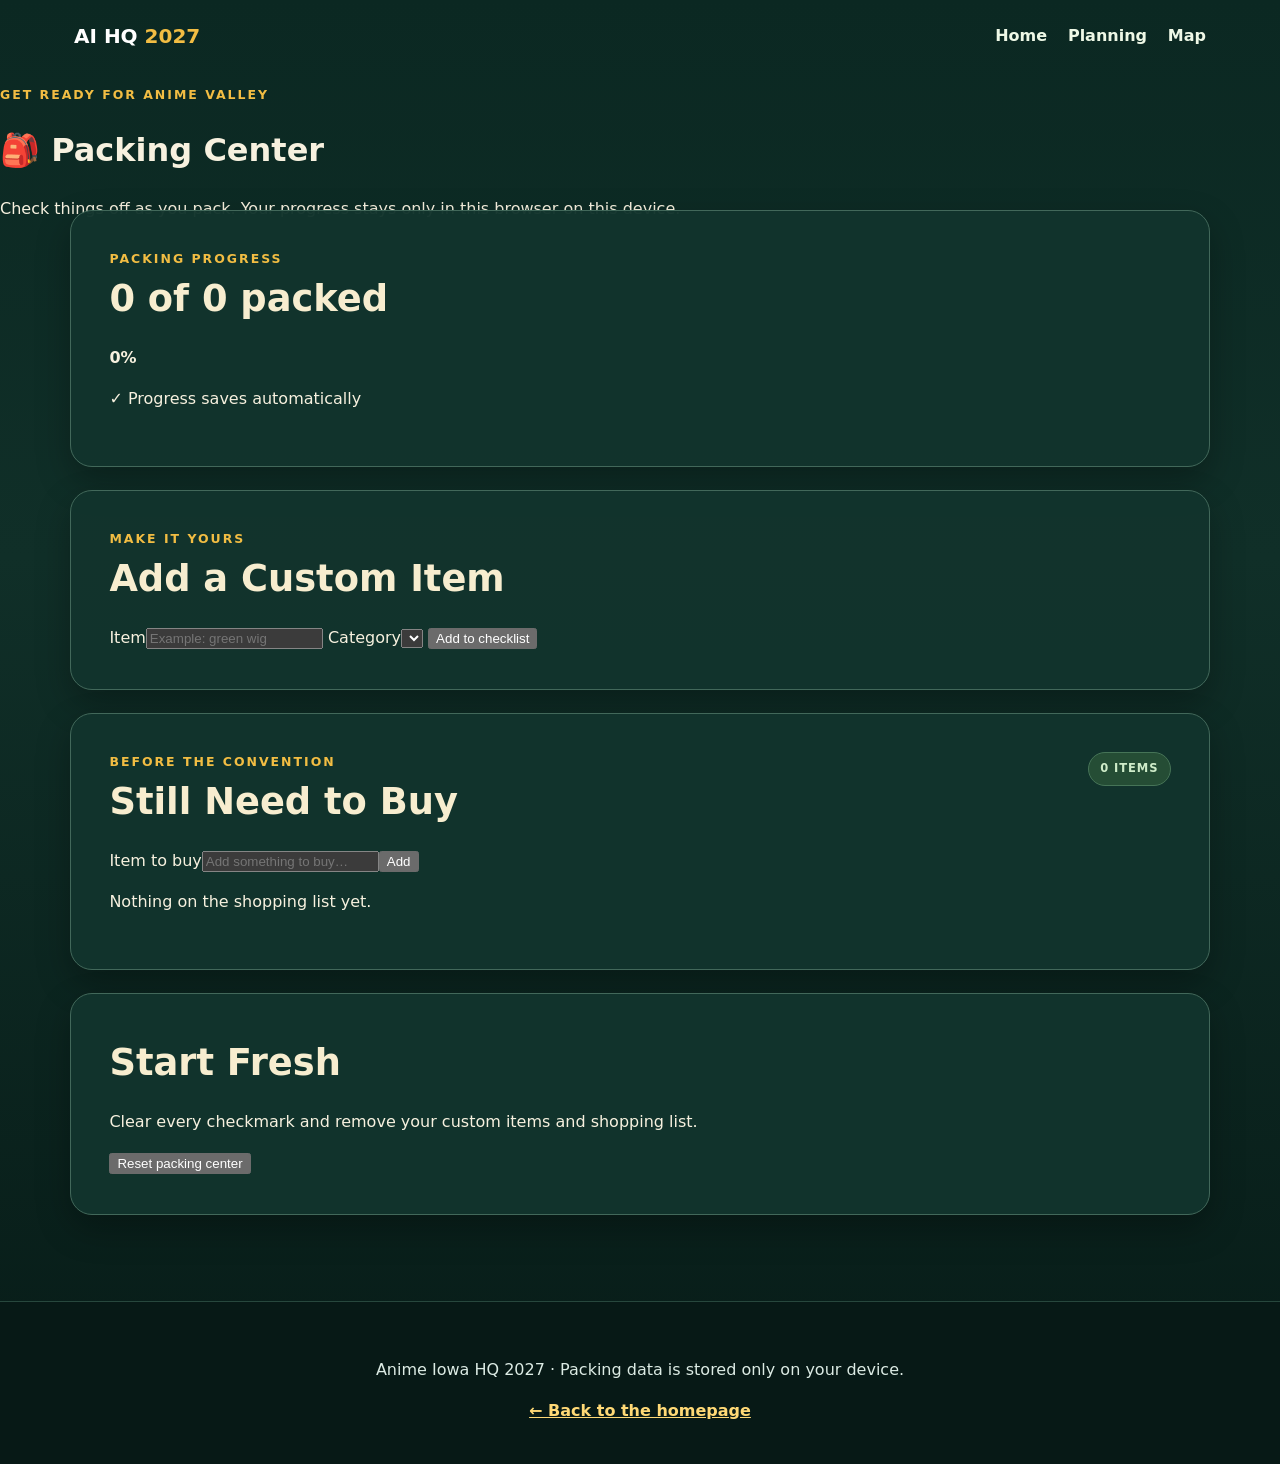
==== packing.html @ baeb85cd "Add interactive Packing Center" ====
<!doctype html>
<html lang="en">
<head>
  <meta charset="utf-8">
  <meta name="viewport" content="width=device-width, initial-scale=1">
  <meta name="theme-color" content="#173f35">
  <meta name="description" content="A private, device-saved packing checklist for Anime Iowa 2027.">
  <title>Packing Center | Anime Iowa HQ 2027</title>
  <link rel="stylesheet" href="styles.css">
  <script src="packing.js" defer></script>
</head>
<body class="packing-page">
  <a class="skip-link" href="#main">Skip to checklist</a>
  <header class="packing-hero">
    <nav class="topbar" aria-label="Main navigation">
      <a class="brand" href="index.html">AI HQ <span>2027</span></a>
      <div class="nav-links"><a href="index.html">Home</a><a href="index.html#plan">Planning</a><a href="index.html#map">Map</a></div>
    </nav>
    <div class="packing-title">
      <p class="eyebrow">Get ready for Anime Valley</p>
      <h1>🎒 Packing Center</h1>
      <p>Check things off as you pack. Your progress stays only in this browser on this device.</p>
    </div>
  </header>

  <main id="main" class="packing-main">
    <section class="panel progress-panel" aria-labelledby="progress-title">
      <div class="progress-copy"><div><p class="section-label">Packing progress</p><h2 id="progress-title"><span id="packed-count">0</span> of <span id="total-count">0</span> packed</h2></div><strong id="progress-percent">0%</strong></div>
      <div class="progress-track" role="progressbar" aria-label="Packing progress" aria-valuemin="0" aria-valuemax="100" aria-valuenow="0"><span id="progress-fill"></span></div>
      <p class="save-note" id="save-status" aria-live="polite">✓ Progress saves automatically</p>
    </section>

    <div id="packing-categories" class="packing-grid" aria-label="Packing checklist categories"></div>

    <section class="panel custom-panel" aria-labelledby="custom-title">
      <div><p class="section-label">Make it yours</p><h2 id="custom-title">Add a Custom Item</h2></div>
      <form id="custom-form" class="add-item-form">
        <label><span>Item</span><input id="custom-item" maxlength="80" placeholder="Example: green wig" required></label>
        <label><span>Category</span><select id="custom-category"></select></label>
        <button type="submit">Add to checklist</button>
      </form>
    </section>

    <section class="panel shopping-panel" aria-labelledby="shopping-title">
      <div class="section-heading"><div><p class="section-label">Before the convention</p><h2 id="shopping-title">Still Need to Buy</h2></div><span class="status growing" id="shopping-count">0 items</span></div>
      <form id="shopping-form" class="shopping-form"><label class="sr-only" for="shopping-item">Item to buy</label><input id="shopping-item" maxlength="80" placeholder="Add something to buy…" required><button type="submit">Add</button></form>
      <ul id="shopping-list" class="shopping-list"></ul>
      <p id="empty-shopping" class="empty-state">Nothing on the shopping list yet.</p>
    </section>

    <section class="panel reset-panel" aria-labelledby="reset-title">
      <div><h2 id="reset-title">Start Fresh</h2><p>Clear every checkmark and remove your custom items and shopping list.</p></div>
      <button id="reset-all" class="danger-button" type="button">Reset packing center</button>
    </section>
  </main>
  <footer><p>Anime Iowa HQ 2027 · Packing data is stored only on your device.</p><a href="index.html">← Back to the homepage</a></footer>
</body>
</html>
---- styles.css ----
:root{
  --forest:#173f35;
  --forest-2:#0a211d;
  --night:#071916;
  --panel:#12342d;
  --panel-2:#183f36;
  --card:#1e493e;
  --gold:#f2bd43;
  --gold-soft:#ffd976;
  --green:#61a968;
  --mint:#bfe3b4;
  --cream:#f7edcf;
  --ink:#f7f1df;
  --muted:#c2d0c7;
  --line:#42685a;
  --shadow:0 14px 34px rgba(0,0,0,.28)
}
*{box-sizing:border-box}
html{scroll-behavior:smooth;color-scheme:dark}
body{
  margin:0;
  background:linear-gradient(180deg,#0b2822 0%,#102f28 38%,#071b17 100%);
  color:var(--ink);
  font-family:Atkinson Hyperlegible,Inter,system-ui,-apple-system,sans-serif;
  line-height:1.55
}
.skip-link{position:absolute;left:-999px;top:8px;background:#fff;color:#000;padding:.7rem;z-index:20}
.skip-link:focus{left:8px}
.hero{
  min-height:680px;
  color:#fff;
  background:radial-gradient(circle at 75% 18%,rgba(255,217,118,.18) 0 4%,transparent 4.3%),linear-gradient(180deg,#071d19 0%,#123b31 58%,#285c43 82%,#417047 100%);
  position:relative;
  overflow:hidden
}
.hero:after{
  content:"";
  position:absolute;
  left:-5%;
  right:-5%;
  bottom:-40px;
  height:170px;
  background:repeating-linear-gradient(115deg,transparent 0 45px,rgba(255,255,255,.045) 46px 50px),linear-gradient(8deg,#173c2d,#356447);
  clip-path:polygon(0 50%,12% 20%,24% 52%,39% 8%,53% 56%,68% 25%,82% 60%,100% 15%,100% 100%,0 100%)
}
.topbar{max-width:1180px;margin:auto;padding:1.3rem 1.5rem;display:flex;align-items:center;justify-content:space-between;position:relative;z-index:2}
.brand{font-weight:900;font-size:1.25rem;color:#fff;text-decoration:none}
.brand span,.hero h1 span{color:var(--gold)}
.nav-links{display:flex;gap:1.3rem}
.nav-links a{color:#eef8e6;text-decoration:none;font-weight:700}
.nav-links a:hover,.nav-links a:focus{color:var(--gold)}
.hero-content{max-width:900px;margin:5.7rem auto 0;padding:0 1.5rem;text-align:center;position:relative;z-index:2}
.eyebrow,.section-label{text-transform:uppercase;letter-spacing:.16em;font-weight:900;font-size:.78rem;color:var(--gold)}
.hero h1{font-size:clamp(2.7rem,7vw,5.8rem);line-height:.96;margin:.6rem 0}
.theme{font-size:clamp(1.5rem,4vw,2.7rem);font-weight:900;margin:.6rem 0;color:#d8efac}
.subtitle{font-size:1.12rem;color:#e2eee8;margin:0 auto 2rem}
.countdown{display:flex;justify-content:center;gap:.7rem;flex-wrap:wrap}
.countdown div{min-width:105px;padding:1rem .9rem;border:1px solid rgba(255,255,255,.22);background:rgba(3,24,20,.72);border-radius:16px;box-shadow:0 8px 20px rgba(0,0,0,.25);backdrop-filter:blur(7px)}
.countdown strong{display:block;font-size:2.1rem;line-height:1;color:var(--gold-soft)}
.countdown span{font-size:.75rem;text-transform:uppercase;letter-spacing:.12em}
.countdown-note{color:#d9e7e0;font-size:.9rem}
main{max-width:1180px;margin:-28px auto 0;padding:0 1.25rem 4rem;position:relative;z-index:3}
.panel{background:rgba(18,52,45,.97);border:1px solid var(--line);border-radius:22px;padding:clamp(1.3rem,4vw,2.4rem);margin-bottom:1.4rem;box-shadow:var(--shadow)}
h2{font-size:clamp(1.6rem,3vw,2.3rem);margin:.1rem 0 1.2rem;color:#f7edcf}
h3{margin:.3rem 0;color:#fff1c1}
.section-label{color:var(--gold);margin:0}
.section-heading{display:flex;justify-content:space-between;gap:1rem;align-items:flex-start}
.detail-grid,.center-grid{display:grid;grid-template-columns:repeat(4,1fr);gap:1rem}
.detail-grid article,.center-grid article{background:var(--panel-2);border:1px solid #4d7062;border-radius:16px;padding:1.2rem}
.detail-grid p{font-weight:800;margin:.3rem 0;color:#fff}
.icon,.center-grid article>span{font-size:1.8rem}
.detail-grid small,.pickup small{color:var(--muted)}
.status{font-size:.72rem;font-weight:900;text-transform:uppercase;letter-spacing:.08em;border-radius:999px;padding:.45rem .7rem;white-space:nowrap}
.expected{background:#5a4616;color:#ffe29a;border:1px solid #80682b}
.growing{background:#254d35;color:#cfecc9;border:1px solid #467457}
.sponsor-panel{border-top:7px solid var(--gold)}
.pickup{display:grid;grid-template-columns:auto 1fr;gap:1rem;background:#283f32;border-left:5px solid var(--gold);padding:1.2rem;border-radius:12px}
.pickup p{margin:.35rem 0}
.perk-grid{list-style:none;padding:0;display:grid;grid-template-columns:repeat(3,1fr);gap:.65rem}
.perk-grid li{background:#294c39;border:1px solid #3f674d;padding:.8rem;border-radius:10px;font-weight:700;color:#f7f1df}
.center-grid article{display:flex;flex-direction:column}
.center-grid p{flex:1;color:#d3dfd7}
.center-grid button{border:1px solid #506d62;background:#263f37;color:#aebbb4;border-radius:9px;padding:.7rem;font-weight:800}
.food-list{display:grid;grid-template-columns:repeat(3,1fr);gap:1rem}
.food-list article{padding:1rem 1.1rem;border-radius:14px;background:#213f35;border:1px solid #456759}
.food-list p{margin-bottom:0;color:#d8e2dc}
.map-panel{background:linear-gradient(135deg,#12342d,#1d493c)}
.known-locations{display:flex;flex-wrap:wrap;gap:.6rem;margin-top:1rem}
.known-locations span{background:#25493d;border:1px solid #527768;border-radius:999px;padding:.5rem .75rem;font-weight:700;font-size:.86rem}
footer{text-align:center;background:var(--night);color:#dcebe4;padding:2.5rem 1rem;border-top:1px solid #27473d}
footer a{color:var(--gold-soft);font-weight:800}
@media(max-width:900px){
  .detail-grid,.center-grid{grid-template-columns:repeat(2,1fr)}
  .food-list{grid-template-columns:1fr}
  .hero{min-height:650px}
}
@media(max-width:600px){
  .topbar{align-items:flex-start}
  .nav-links{display:grid;grid-template-columns:1fr 1fr;gap:.4rem 1rem;text-align:right;font-size:.84rem}
  .hero-content{margin-top:3.6rem}
  .countdown div{min-width:76px;padding:.8rem .5rem}
  .countdown strong{font-size:1.55rem}
  .detail-grid,.center-grid,.perk-grid{grid-template-columns:1fr}
  .section-heading{align-items:flex-start}
  .pickup{grid-template-columns:1fr}
  .panel{border-radius:16px}
  .hero{min-height:670px}
}

/* Convention map */
.map-intro{max-width:850px;color:var(--muted)}
.map-legend{display:flex;flex-wrap:wrap;gap:.55rem 1rem;margin:1rem 0 1.4rem;font-size:.82rem;font-weight:800;color:#dce8e1}
.map-legend span{display:flex;align-items:center;gap:.4rem}
.map-legend i{width:18px;height:18px;border-radius:4px;display:inline-block;border:2px solid #789b8e}
.legend-room{background:#235d68}.legend-feature{background:#416d46}.legend-sponsor{background:#744f91}.legend-path{background:#263b35}
.floor-card{background:#0d2923;border:1px solid #42685a;border-radius:18px;padding:1rem;margin-top:1rem}
.floor-heading{display:flex;justify-content:space-between;align-items:center;gap:1rem;margin-bottom:.8rem}
.floor-heading>div{display:flex;align-items:center;gap:.8rem}.floor-heading h3{margin:0}.floor-heading p{margin:0;color:var(--muted);font-size:.86rem}
.floor-heading>span{font-size:.75rem;color:var(--gold-soft);font-weight:900;text-transform:uppercase;letter-spacing:.08em}
.floor-number{display:grid;place-items:center;width:42px;height:42px;border-radius:12px;background:var(--gold);color:#17291f;font-size:1.4rem;font-weight:1000}
.map-scroll{overflow-x:auto;padding:.2rem 0 .75rem;scrollbar-color:var(--gold) #173a31;scrollbar-width:thin}
.floor-map{position:relative;min-width:940px;height:560px;border-radius:14px;background:#182f29;border:2px solid #527768;overflow:hidden;box-shadow:inset 0 0 40px rgba(0,0,0,.25)}
.map-room,.map-space{position:absolute;z-index:2;display:flex;flex-direction:column;justify-content:center;text-align:center;border:2px solid #78a398;padding:.35rem;font-weight:900;line-height:1.15;border-radius:5px;color:#f8f1d9}
.map-path{position:absolute;z-index:1;background:#2d433d;border:2px dashed #8aa49a;color:#dce8e1;display:flex;align-items:center;justify-content:center;font-size:.7rem;font-weight:900;letter-spacing:.06em;text-transform:uppercase}
.map-path span{background:#2d433d;padding:.15rem .35rem;border-radius:4px}
.map-room{background:#235d68}.map-space{background:#416d46;border-color:#78996f}
.map-room small,.map-space small{display:block;margin-top:.28rem;font-size:.68rem;font-weight:700;color:#dce8e1}
.important{background:#744f91;border-color:#d6a8f0;color:#fff}
.first-floor .lobby-hall{left:20px;top:340px;width:405px;height:38px}
.first-floor .ballroom-hall{left:425px;top:20px;width:30px;height:512px;writing-mode:vertical-rl}
.first-floor .market-hall{left:455px;top:250px;width:435px;height:42px}
.first-floor .fountain{left:350px;top:430px;width:105px;height:82px;background:#356b58;border-color:#8ed0b2;font-size:.82rem}
.first-floor .fountain>span{font-size:1.7rem;line-height:1}
.first-floor .patio{left:45px;top:30px;width:350px;height:116px}.first-floor .pool{left:20px;top:165px;width:90px;height:125px}.first-floor .library{left:110px;top:165px;width:110px;height:70px}.first-floor .info{left:220px;top:165px;width:95px;height:70px}.first-floor .lobby{left:110px;top:235px;width:205px;height:105px;background:#263b35}.first-floor .restaurant{left:315px;top:225px;width:110px;height:115px;background:#263b35}.first-floor .recharge{left:315px;top:165px;width:110px;height:60px}
.first-floor .tabletop{left:455px;top:30px;width:110px;height:110px}.first-floor .video-gaming{left:455px;top:140px;width:110px;height:110px}.first-floor .mainstage{left:565px;top:30px;width:105px;height:220px;font-size:1.15rem}.first-floor .panel-one{left:670px;top:30px;width:100px;height:110px}.first-floor .panel-two{left:670px;top:140px;width:100px;height:110px}.first-floor .family{left:770px;top:30px;width:68px;height:220px;writing-mode:vertical-rl}.first-floor .panel-three{left:838px;top:30px;width:50px;height:220px;writing-mode:vertical-rl}.first-floor .panel-four{left:888px;top:30px;width:50px;height:220px;writing-mode:vertical-rl}
.first-floor .volunteers{left:455px;top:250px;width:215px;height:42px;background:#263b35}.first-floor .marketplace{left:565px;top:292px;width:325px;height:240px;font-size:1.65rem;line-height:1.25}.first-floor .sponsors{left:890px;top:250px;width:48px;height:282px;writing-mode:vertical-rl}.first-floor .concessions{left:535px;top:412px;width:30px;height:120px;writing-mode:vertical-rl;font-size:.68rem;background:#263b35}.first-floor .gardens{left:165px;top:390px;width:115px;height:80px}
.second-floor{height:300px;min-width:930px}
.second-floor .second-main-hall{left:20px;top:112px;width:555px;height:26px}
.second-floor .elevator-hall{left:575px;top:25px;width:35px;height:225px;writing-mode:vertical-rl}.second-floor .vr-one{left:20px;top:25px;width:105px;height:100px}.second-floor .tech{left:125px;top:25px;width:105px;height:100px}.second-floor .storage{left:230px;top:25px;width:105px;height:100px;background:#77542d;border-color:#c99a59}.second-floor .quiet{left:335px;top:25px;width:130px;height:100px}.second-floor .bridge{left:465px;top:25px;width:110px;height:100px}.second-floor .vr-two{left:20px;top:125px;width:105px;height:125px}.second-floor .panel-seven{left:125px;top:125px;width:105px;height:125px}.second-floor .panel-six{left:230px;top:125px;width:105px;height:125px}.second-floor .panel-five{left:335px;top:125px;width:105px;height:125px}.second-floor .cosplay{left:440px;top:125px;width:135px;height:125px}.second-floor .no-photo{left:610px;top:80px;width:140px;height:110px}.second-floor .stairs{left:575px;top:205px;width:250px;height:45px;background:#263b35}
.map-note{margin-top:1rem;padding:1rem;border-radius:12px;background:#25493d;border-left:4px solid var(--gold);color:#e4eee8}
@media(min-width:901px){.floor-heading>span{display:none}}
@media(max-width:600px){.floor-card{padding:.75rem}.floor-heading p{display:none}.map-legend{font-size:.74rem}.floor-map{transform-origin:top left}.map-scroll{margin-right:-.25rem}}


/* Published convention map image */
.convention-map-image{
  margin:1.25rem 0 0;
  padding:.75rem;
  background:#0d2923;
  border:1px solid #42685a;
  border-radius:18px
}
.convention-map-image a{
  display:block;
  border-radius:12px;
  overflow:hidden;
  background:#061713
}
.convention-map-image img{
  display:block;
  width:100%;
  height:auto
}
.convention-map-image figcaption{
  margin:.7rem .25rem 0;
  color:var(--gold-soft);
  font-size:.84rem;
  font-weight:800;
  text-align:center
}
@media(max-width:600px){
  .convention-map-image{padding:.4rem;border-radius:12px}
  .convention-map-image figcaption{font-size:.78rem}
}
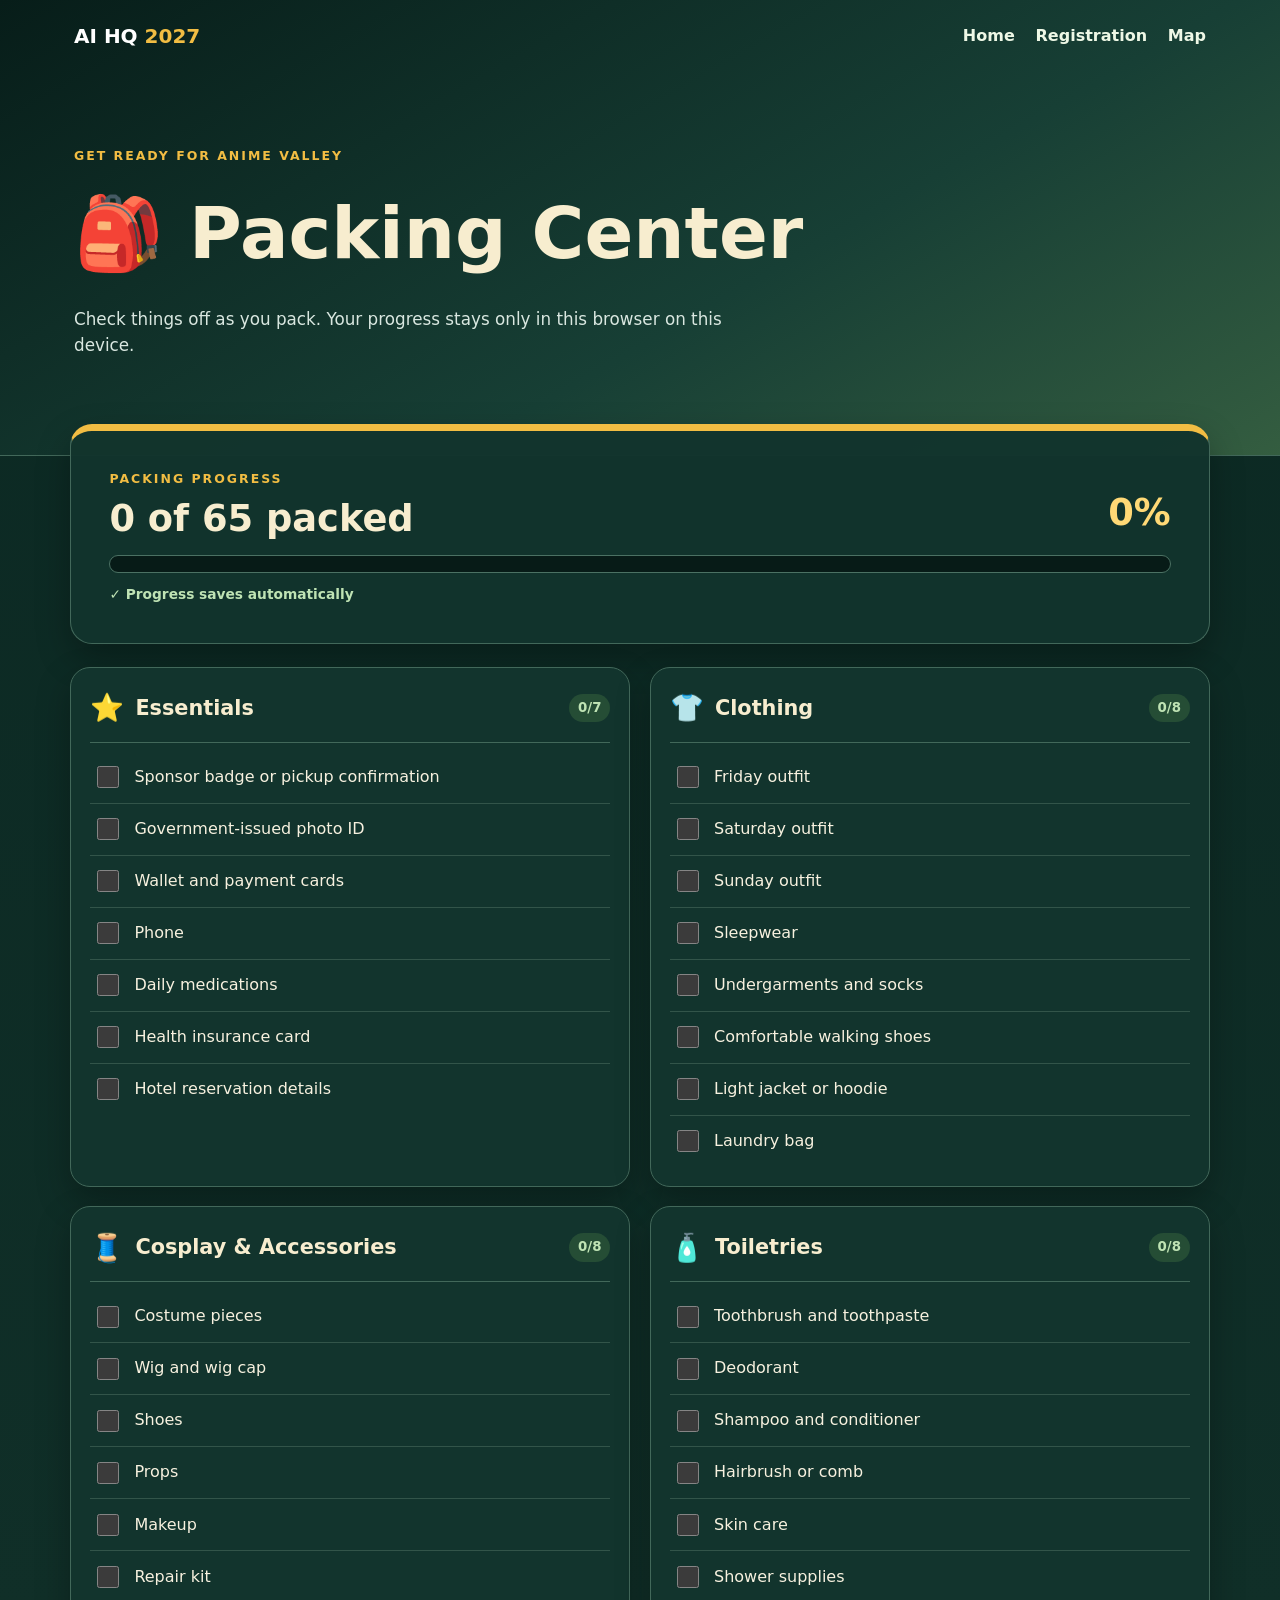
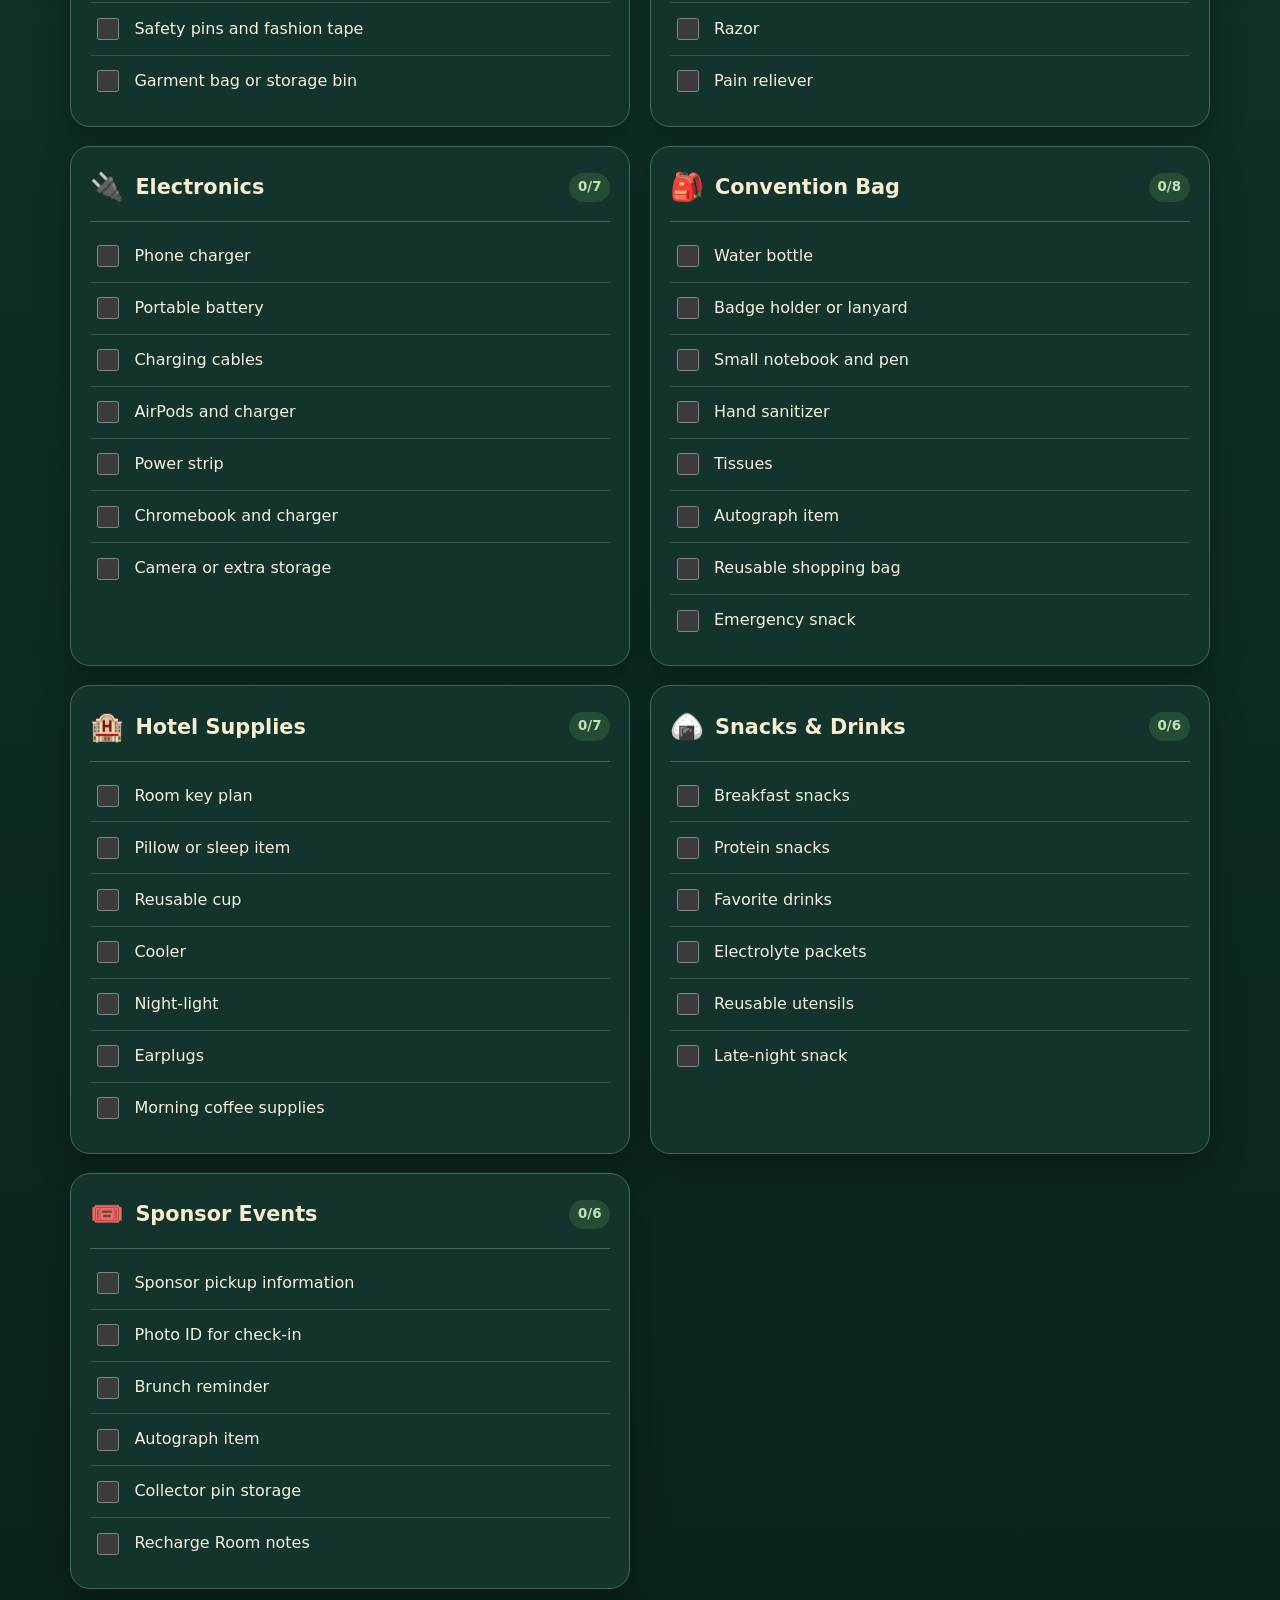
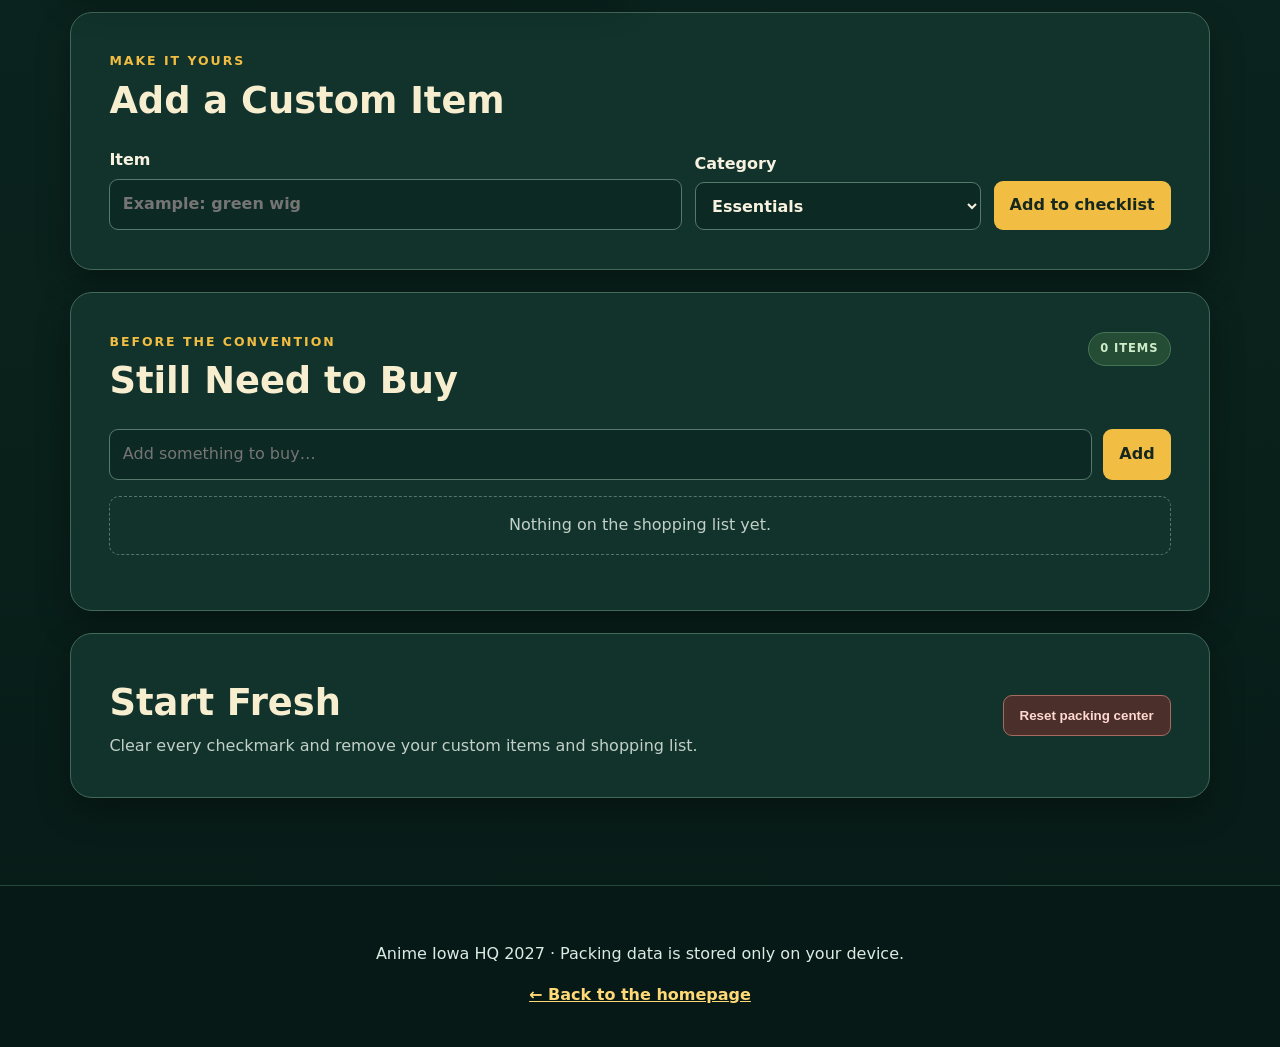
==== commit 027d94d5: "Link Registration Center from packing" ====
--- a/packing.html
+++ b/packing.html
@@ -14,7 +14,7 @@
   <header class="packing-hero">
     <nav class="topbar" aria-label="Main navigation">
       <a class="brand" href="index.html">AI HQ <span>2027</span></a>
-      <div class="nav-links"><a href="index.html">Home</a><a href="index.html#plan">Planning</a><a href="index.html#map">Map</a></div>
+      <div class="nav-links"><a href="index.html">Home</a><a href="registration.html">Registration</a><a href="index.html#map">Map</a></div>
     </nav>
     <div class="packing-title">
       <p class="eyebrow">Get ready for Anime Valley</p>
--- a/styles.css
+++ b/styles.css
@@ -172,3 +172,58 @@
   .convention-map-image{padding:.4rem;border-radius:12px}
   .convention-map-image figcaption{font-size:.78rem}
 }
+
+
+/* Packing Center */
+.sr-only{position:absolute;width:1px;height:1px;padding:0;margin:-1px;overflow:hidden;clip:rect(0,0,0,0);white-space:nowrap;border:0}
+.center-live{border-color:#8fbd7c!important;box-shadow:inset 0 4px 0 var(--green)}
+.center-button,.add-item-form button,.shopping-form button{display:inline-block;border:0;border-radius:9px;padding:.78rem 1rem;background:var(--gold);color:#17291f;text-decoration:none;text-align:center;font:inherit;font-weight:900;cursor:pointer}
+.center-button:hover,.center-button:focus,.add-item-form button:hover,.shopping-form button:hover{background:var(--gold-soft)}
+.packing-hero{background:linear-gradient(150deg,#071d19,#173f35 60%,#345d40);border-bottom:1px solid var(--line)}
+.packing-title{max-width:1180px;margin:auto;padding:3.8rem 1.5rem 5rem}.packing-title h1{margin:.35rem 0;font-size:clamp(2.4rem,6vw,4.5rem);color:var(--cream)}.packing-title p:last-child{max-width:700px;color:#d9e7e0;font-size:1.05rem}
+.packing-main{margin:-2rem auto 0}
+.progress-panel{border-top:7px solid var(--gold)}.progress-copy{display:flex;justify-content:space-between;gap:1rem;align-items:center}.progress-copy h2{margin-bottom:.5rem}.progress-copy>strong{font-size:2.3rem;color:var(--gold-soft)}
+.progress-track{height:18px;background:#071b17;border:1px solid #4b7163;border-radius:999px;overflow:hidden}.progress-track span{display:block;width:0;height:100%;background:linear-gradient(90deg,var(--green),var(--gold));transition:width .25s ease}.save-note{margin:.65rem 0 0;color:var(--mint);font-size:.86rem;font-weight:800}
+.packing-grid{display:grid;grid-template-columns:repeat(2,minmax(0,1fr));gap:1.2rem;margin-bottom:1.4rem}.packing-card{background:var(--panel);border:1px solid var(--line);border-radius:20px;padding:1.2rem;box-shadow:var(--shadow)}.packing-card-head{display:flex;align-items:center;justify-content:space-between;border-bottom:1px solid var(--line);padding-bottom:.8rem}.packing-card-head>div{display:flex;align-items:center;gap:.7rem}.packing-card-head>div>span{font-size:1.7rem}.packing-card h2{font-size:1.3rem;margin:0}.packing-card-head small{padding:.25rem .55rem;border-radius:999px;background:#254d35;color:var(--mint);font-weight:900}.packing-card ul,.shopping-list{list-style:none;margin:.55rem 0 0;padding:0}.packing-card li,.shopping-list li{display:flex;align-items:center;gap:.55rem;border-bottom:1px solid rgba(77,112,98,.55)}.packing-card li:last-child,.shopping-list li:last-child{border-bottom:0}.packing-card label,.shopping-list label{display:flex;align-items:center;gap:.75rem;flex:1;padding:.72rem .2rem;cursor:pointer}.packing-card input,.shopping-list input{width:22px;height:22px;accent-color:var(--gold);flex:0 0 auto}.packing-card input:checked+span,.shopping-list input:checked+span{text-decoration:line-through;color:#91a39a}.remove-item,.shopping-list button{width:32px;height:32px;border:1px solid #8a5e58;border-radius:8px;background:#412c29;color:#ffd0c8;font-size:1.3rem;cursor:pointer}
+.add-item-form{display:grid;grid-template-columns:2fr 1fr auto;gap:.8rem;align-items:end}.add-item-form label{display:grid;gap:.35rem;font-weight:800}.add-item-form input,.add-item-form select,.shopping-form input{width:100%;border:1px solid #56796c;border-radius:9px;background:#0d2923;color:var(--ink);font:inherit;padding:.78rem}.add-item-form input:focus,.add-item-form select:focus,.shopping-form input:focus{outline:3px solid rgba(242,189,67,.35);border-color:var(--gold)}
+.shopping-form{display:grid;grid-template-columns:1fr auto;gap:.7rem}.shopping-list{margin-top:1rem}.empty-state{padding:1rem;border:1px dashed #527768;border-radius:10px;color:var(--muted);text-align:center}.reset-panel{display:flex;align-items:center;justify-content:space-between;gap:1rem}.reset-panel h2{margin-bottom:.2rem}.reset-panel p{margin:0;color:var(--muted)}.danger-button{border:1px solid #a76a61;border-radius:9px;background:#4b2f2b;color:#ffd9d1;padding:.75rem 1rem;font-weight:900;cursor:pointer}
+@media(max-width:760px){.packing-grid{grid-template-columns:1fr}.add-item-form{grid-template-columns:1fr}.reset-panel{align-items:flex-start;flex-direction:column}.progress-copy>strong{font-size:1.8rem}.packing-title{padding-top:2.5rem}.packing-page .nav-links{grid-template-columns:repeat(3,auto)}}
+
+
+/* Registration Center */
+.registration-main{max-width:820px}
+.registration-pass{border-top:7px solid var(--gold);background:linear-gradient(145deg,#183f36,#0d2923)}
+.pass-top{display:flex;justify-content:space-between;gap:1rem;align-items:flex-start}
+.pass-top h2{margin-bottom:.4rem}
+.paid-stamp{border:2px solid #8fbd7c;border-radius:999px;padding:.45rem .85rem;color:#cfecc9;font-weight:1000;text-transform:uppercase;letter-spacing:.1em;transform:rotate(3deg)}
+.badge-name{margin:.5rem 0 1.3rem;color:var(--gold-soft);font-size:clamp(2.5rem,10vw,4.5rem);font-weight:1000;line-height:1}
+.registration-facts{display:grid;grid-template-columns:repeat(2,minmax(0,1fr));gap:.75rem;margin:0}
+.registration-facts div{background:#17372f;border:1px solid #4d7062;border-radius:12px;padding:.85rem}
+.registration-facts dt,.receipt-lines dt{color:var(--muted);font-size:.78rem;font-weight:900;text-transform:uppercase;letter-spacing:.08em}
+.registration-facts dd,.receipt-lines dd{margin:.2rem 0 0;color:#fff;font-weight:900}
+.receipt-lines{margin:0}
+.receipt-lines div{display:flex;justify-content:space-between;gap:1rem;padding:.75rem 0;border-bottom:1px solid var(--line)}
+.receipt-lines dd{margin:0}
+.receipt-lines .receipt-total{border-bottom:0;padding-top:1rem;font-size:1.25rem}
+.receipt-total dt,.receipt-total dd{color:var(--gold-soft);font-size:inherit}
+.deadline-note{margin-top:1rem;padding:1rem;border-left:4px solid var(--gold);border-radius:10px;background:#263f37;color:#e7eee9}
+.pickup-card{border-left:6px solid var(--gold)}
+.pickup-card h2{margin-bottom:.35rem}
+.muted-copy{color:var(--muted)}
+.registration-checklist> .section-heading>strong{font-size:1.2rem;color:var(--gold-soft);white-space:nowrap}
+.registration-checklist ul{list-style:none;margin:.5rem 0 0;padding:0}
+.registration-checklist li{border-bottom:1px solid rgba(77,112,98,.65)}
+.registration-checklist li:last-child{border-bottom:0}
+.registration-checklist label{display:flex;align-items:center;gap:.85rem;padding:1rem .15rem;cursor:pointer;font-weight:800}
+.registration-checklist input{width:26px;height:26px;accent-color:var(--gold);flex:0 0 auto}
+.registration-checklist input:checked+span{text-decoration:line-through;color:#91a39a}
+.privacy-card{display:flex;align-items:center;justify-content:space-between;gap:1.25rem}
+.privacy-card h2{margin-bottom:.25rem}
+.privacy-card p{margin:0;color:var(--muted)}
+@media(max-width:600px){
+  .registration-page .nav-links{grid-template-columns:repeat(3,auto)}
+  .registration-facts{grid-template-columns:1fr}
+  .pass-top,.privacy-card{align-items:flex-start}
+  .privacy-card{flex-direction:column}
+  .registration-checklist .section-heading{align-items:center}
+}
